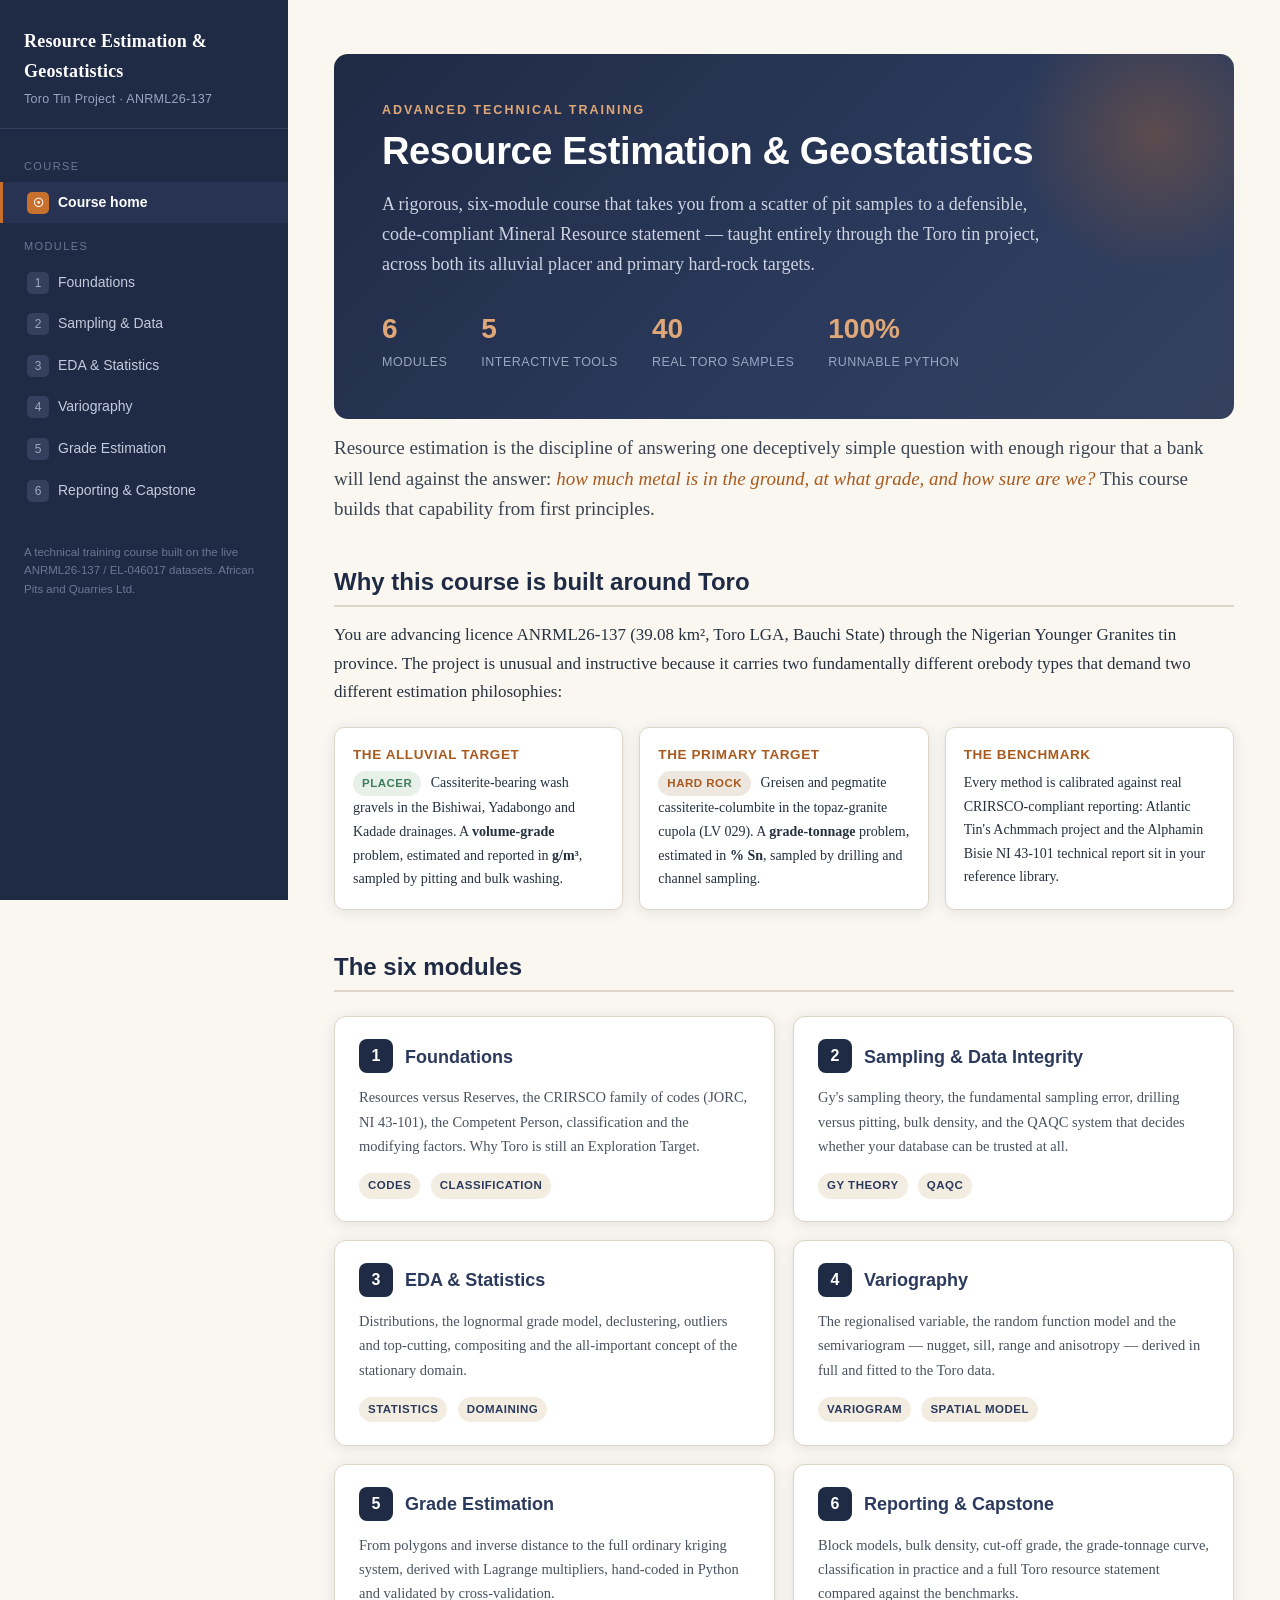
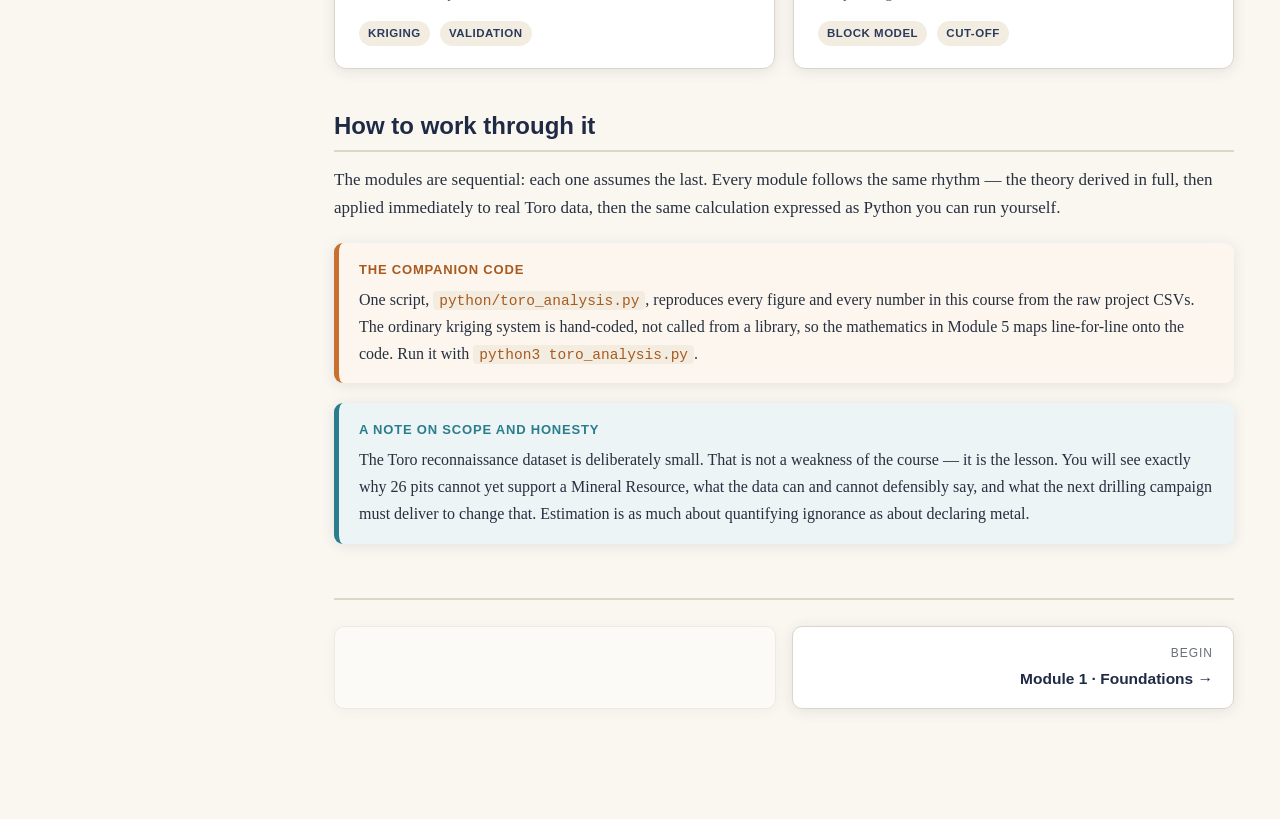
==== index.html @ e12d1a9b "Initial commit: Toro Resource Estimation course site" ====
<!DOCTYPE html>
<html lang="en">
<head>
<meta charset="UTF-8">
<meta name="viewport" content="width=device-width,initial-scale=1">
<title>Resource Estimation &amp; Geostatistics - Toro Tin Project</title>
<link rel="stylesheet" href="assets/style.css">
</head>
<body>
<div class="layout">
<aside class="sidebar">
  <div class="brand">
    <a href="index.html">
      <div class="ttl">Resource Estimation &amp; Geostatistics</div>
      <div class="sub">Toro Tin Project &middot; ANRML26-137</div>
    </a>
  </div>
  <nav>
    <div class="nav-label">Course</div>
    <a href="index.html" class="active"><span class="mnum">&#9737;</span>Course home</a>
    <div class="nav-label">Modules</div>
    <a href="module-1.html"><span class="mnum">1</span>Foundations</a>
    <a href="module-2.html"><span class="mnum">2</span>Sampling &amp; Data</a>
    <a href="module-3.html"><span class="mnum">3</span>EDA &amp; Statistics</a>
    <a href="module-4.html"><span class="mnum">4</span>Variography</a>
    <a href="module-5.html"><span class="mnum">5</span>Grade Estimation</a>
    <a href="module-6.html"><span class="mnum">6</span>Reporting &amp; Capstone</a>
  </nav>
  <div class="foot">
    A technical training course built on the live ANRML26-137 /
    EL-046017 datasets. African Pits and Quarries Ltd.
  </div>
</aside>
<main class="main">
<div class="content wide">

<div class="hero">
  <div class="eyebrow">Advanced Technical Training</div>
  <h1>Resource Estimation &amp; Geostatistics</h1>
  <p>A rigorous, six-module course that takes you from a scatter of pit
  samples to a defensible, code-compliant Mineral Resource statement &mdash;
  taught entirely through the Toro tin project, across both its alluvial
  placer and primary hard-rock targets.</p>
  <div class="stats">
    <div class="s"><div class="n">6</div><div class="l">MODULES</div></div>
    <div class="s"><div class="n">5</div><div class="l">INTERACTIVE TOOLS</div></div>
    <div class="s"><div class="n">40</div><div class="l">REAL TORO SAMPLES</div></div>
    <div class="s"><div class="n">100%</div><div class="l">RUNNABLE PYTHON</div></div>
  </div>
</div>

<p class="lead">Resource estimation is the discipline of answering one
deceptively simple question with enough rigour that a bank will lend
against the answer: <em>how much metal is in the ground, at what grade,
and how sure are we?</em> This course builds that capability from first
principles.</p>

<h2>Why this course is built around Toro</h2>
<p>You are advancing licence ANRML26-137 (39.08 km&sup2;, Toro LGA, Bauchi
State) through the Nigerian Younger Granites tin province. The project is
unusual and instructive because it carries two fundamentally different
orebody types that demand two different estimation philosophies:</p>

<div class="feat-grid">
  <div class="feat">
    <h4>The Alluvial Target</h4>
    <p><span class="tag alluvial">Placer</span> Cassiterite-bearing wash
    gravels in the Bishiwai, Yadabongo and Kadade drainages. A
    <b>volume-grade</b> problem, estimated and reported in <b>g/m&sup3;</b>,
    sampled by pitting and bulk washing.</p>
  </div>
  <div class="feat">
    <h4>The Primary Target</h4>
    <p><span class="tag primary">Hard rock</span> Greisen and pegmatite
    cassiterite-columbite in the topaz-granite cupola (LV&nbsp;029). A
    <b>grade-tonnage</b> problem, estimated in <b>% Sn</b>, sampled by
    drilling and channel sampling.</p>
  </div>
  <div class="feat">
    <h4>The Benchmark</h4>
    <p>Every method is calibrated against real CRIRSCO-compliant
    reporting: Atlantic Tin's Achmmach project and the Alphamin Bisie
    NI&nbsp;43-101 technical report sit in your reference library.</p>
  </div>
</div>

<h2>The six modules</h2>
<div class="mod-grid">
  <a class="mod-card" href="module-1.html">
    <span class="mc-num">1</span><h3>Foundations</h3>
    <p>Resources versus Reserves, the CRIRSCO family of codes (JORC,
    NI&nbsp;43-101), the Competent Person, classification and the
    modifying factors. Why Toro is still an Exploration Target.</p>
    <div class="mc-tags"><span class="tag">Codes</span>
      <span class="tag">Classification</span></div>
  </a>
  <a class="mod-card" href="module-2.html">
    <span class="mc-num">2</span><h3>Sampling &amp; Data Integrity</h3>
    <p>Gy's sampling theory, the fundamental sampling error, drilling
    versus pitting, bulk density, and the QAQC system that decides
    whether your database can be trusted at all.</p>
    <div class="mc-tags"><span class="tag">Gy theory</span>
      <span class="tag">QAQC</span></div>
  </a>
  <a class="mod-card" href="module-3.html">
    <span class="mc-num">3</span><h3>EDA &amp; Statistics</h3>
    <p>Distributions, the lognormal grade model, declustering, outliers
    and top-cutting, compositing and the all-important concept of the
    stationary domain.</p>
    <div class="mc-tags"><span class="tag">Statistics</span>
      <span class="tag">Domaining</span></div>
  </a>
  <a class="mod-card" href="module-4.html">
    <span class="mc-num">4</span><h3>Variography</h3>
    <p>The regionalised variable, the random function model and the
    semivariogram &mdash; nugget, sill, range and anisotropy &mdash;
    derived in full and fitted to the Toro data.</p>
    <div class="mc-tags"><span class="tag">Variogram</span>
      <span class="tag">Spatial model</span></div>
  </a>
  <a class="mod-card" href="module-5.html">
    <span class="mc-num">5</span><h3>Grade Estimation</h3>
    <p>From polygons and inverse distance to the full ordinary kriging
    system, derived with Lagrange multipliers, hand-coded in Python and
    validated by cross-validation.</p>
    <div class="mc-tags"><span class="tag">Kriging</span>
      <span class="tag">Validation</span></div>
  </a>
  <a class="mod-card" href="module-6.html">
    <span class="mc-num">6</span><h3>Reporting &amp; Capstone</h3>
    <p>Block models, bulk density, cut-off grade, the grade-tonnage
    curve, classification in practice and a full Toro resource
    statement compared against the benchmarks.</p>
    <div class="mc-tags"><span class="tag">Block model</span>
      <span class="tag">Cut-off</span></div>
  </a>
</div>

<h2>How to work through it</h2>
<p>The modules are sequential: each one assumes the last. Every module
follows the same rhythm &mdash; the theory derived in full, then applied
immediately to real Toro data, then the same calculation expressed as
Python you can run yourself.</p>

<div class="callout key">
  <div class="ttl">The companion code</div>
  <p>One script, <code>python/toro_analysis.py</code>, reproduces every
  figure and every number in this course from the raw project CSVs. The
  ordinary kriging system is hand-coded, not called from a library, so
  the mathematics in Module&nbsp;5 maps line-for-line onto the code.
  Run it with <code>python3 toro_analysis.py</code>.</p>
</div>

<div class="callout note">
  <div class="ttl">A note on scope and honesty</div>
  <p>The Toro reconnaissance dataset is deliberately small. That is not a
  weakness of the course &mdash; it is the lesson. You will see exactly
  why 26 pits cannot yet support a Mineral Resource, what the data can
  and cannot defensibly say, and what the next drilling campaign must
  deliver to change that. Estimation is as much about quantifying
  ignorance as about declaring metal.</p>
</div>

<div class="pagenav">
  <a class="disabled">&nbsp;</a>
  <a class="next" href="module-1.html">
    <div class="dir">Begin</div>
    <div class="ttl">Module 1 &middot; Foundations &rarr;</div>
  </a>
</div>

</div>
</main>
</div>
<script src="assets/course.js"></script>
</body>
</html>
---- assets/style.css ----
/* ============================================================
   Toro Tin Project - Resource Estimation & Geostatistics
   Course stylesheet
   ============================================================ */
:root{
  --navy:#1f2a44; --navy2:#2b3a5c; --bronze:#c8702d; --bronze-d:#a85a1f;
  --teal:#2a7d8c; --ink:#26303f; --paper:#faf7f1; --paper2:#f3ede1;
  --line:#ddd6c8; --muted:#6a6f78; --good:#3f7d5a; --warn:#b4451f;
  --code-bg:#1c2433; --shadow:0 2px 14px rgba(31,42,68,.10);
}
*{box-sizing:border-box;margin:0;padding:0}
html{scroll-behavior:smooth}
body{
  font-family:"Iowan Old Style","Palatino Linotype",Palatino,Georgia,serif;
  background:var(--paper); color:var(--ink); line-height:1.68;
  font-size:17px; -webkit-font-smoothing:antialiased;
}
.layout{display:flex; min-height:100vh}

/* ---------- sidebar ---------- */
.sidebar{
  width:288px; flex-shrink:0; background:var(--navy); color:#e9e6df;
  position:sticky; top:0; height:100vh; overflow-y:auto; padding:26px 0;
}
.sidebar .brand{padding:0 24px 18px; border-bottom:1px solid #34405e}
.sidebar .brand a{color:#fff; text-decoration:none}
.sidebar .brand .ttl{font-size:18px; font-weight:700; letter-spacing:.2px}
.sidebar .brand .sub{font-size:12.5px; color:#9aa6c2; margin-top:3px;
  font-family:-apple-system,Segoe UI,Roboto,sans-serif; letter-spacing:.3px}
.sidebar nav{padding:14px 0}
.sidebar nav a{
  display:block; padding:9px 24px; color:#c4cbdd; text-decoration:none;
  font-family:-apple-system,Segoe UI,Roboto,sans-serif; font-size:14px;
  border-left:3px solid transparent; transition:.15s;
}
.sidebar nav a:hover{background:#283353; color:#fff}
.sidebar nav a.active{
  background:#283353; color:#fff; border-left-color:var(--bronze); font-weight:600;
}
.sidebar nav a .mnum{
  display:inline-block; width:22px; height:22px; line-height:22px;
  text-align:center; background:#34405e; border-radius:5px; font-size:12px;
  margin-right:9px; color:#9aa6c2;
}
.sidebar nav a.active .mnum{background:var(--bronze); color:#fff}
.sidebar nav .nav-label{
  padding:14px 24px 6px; font-size:11px; letter-spacing:1.4px;
  text-transform:uppercase; color:#6b7796;
  font-family:-apple-system,Segoe UI,Roboto,sans-serif;
}
.sidebar .foot{
  padding:18px 24px 4px; font-size:11.5px; color:#6b7796;
  font-family:-apple-system,Segoe UI,Roboto,sans-serif; line-height:1.6;
}

/* ---------- main ---------- */
.main{flex:1; min-width:0}
.content{max-width:880px; margin:0 auto; padding:54px 46px 110px}
.content.wide{max-width:1120px}

/* ---------- typography ---------- */
h1,h2,h3,h4{font-family:-apple-system,Segoe UI,Roboto,sans-serif;
  color:var(--navy); line-height:1.28; font-weight:700}
h1{font-size:33px; margin-bottom:8px; letter-spacing:-.4px}
h2{font-size:24px; margin:42px 0 14px; padding-bottom:8px;
  border-bottom:2px solid var(--line)}
h3{font-size:19.5px; margin:30px 0 10px; color:var(--navy2)}
h4{font-size:16px; margin:22px 0 8px; color:var(--bronze-d);
  text-transform:uppercase; letter-spacing:.6px; font-size:13.5px}
p{margin:13px 0}
ul,ol{margin:13px 0 13px 26px}
li{margin:7px 0}
a{color:var(--teal)}
strong{color:var(--navy)}
em{color:var(--bronze-d)}
.lead{font-size:19px; color:#3a4453; line-height:1.6}
hr{border:none; border-top:1px solid var(--line); margin:34px 0}

/* ---------- eyebrow / module header ---------- */
.eyebrow{
  font-family:-apple-system,Segoe UI,Roboto,sans-serif; font-size:12.5px;
  letter-spacing:2px; text-transform:uppercase; color:var(--bronze);
  font-weight:700; margin-bottom:6px;
}
.mod-meta{
  font-family:-apple-system,Segoe UI,Roboto,sans-serif; font-size:13.5px;
  color:var(--muted); margin:14px 0 8px; display:flex; gap:18px; flex-wrap:wrap;
}
.mod-meta span{display:flex; align-items:center; gap:6px}

/* ---------- callouts ---------- */
.callout{
  border-radius:9px; padding:16px 20px 16px 20px; margin:20px 0;
  border-left:5px solid var(--teal); background:#fff; box-shadow:var(--shadow);
  font-size:16px;
}
.callout .ttl{
  font-family:-apple-system,Segoe UI,Roboto,sans-serif; font-weight:700;
  font-size:13px; letter-spacing:.8px; text-transform:uppercase;
  margin-bottom:6px; color:var(--teal);
}
.callout p:first-of-type{margin-top:0}
.callout p:last-child{margin-bottom:0}
.callout.key{border-left-color:var(--bronze); background:#fdf6ee}
.callout.key .ttl{color:var(--bronze-d)}
.callout.toro{border-left-color:var(--navy); background:#eef1f6}
.callout.toro .ttl{color:var(--navy)}
.callout.pitfall{border-left-color:var(--warn); background:#fbeee9}
.callout.pitfall .ttl{color:var(--warn)}
.callout.note{border-left-color:var(--teal); background:#ecf4f5}
.callout.def{border-left-color:var(--good); background:#eef4ef}
.callout.def .ttl{color:var(--good)}

/* ---------- objectives box ---------- */
.objectives{
  background:var(--navy); color:#e9e6df; border-radius:11px;
  padding:24px 28px; margin:26px 0;
}
.objectives h4{color:var(--bronze); margin-top:0}
.objectives ul{margin:10px 0 0 20px}
.objectives li{margin:8px 0; color:#d6d8de}
.objectives li::marker{color:var(--bronze)}

/* ---------- equations ---------- */
.eq{
  background:#fff; border:1px solid var(--line); border-radius:9px;
  padding:14px 20px; margin:20px 0; overflow-x:auto; box-shadow:var(--shadow);
}
.eq .eqnum{float:right; color:var(--muted); font-size:14px;
  font-family:-apple-system,Segoe UI,Roboto,sans-serif}
.eqlabel{font-family:-apple-system,Segoe UI,Roboto,sans-serif;
  font-size:12.5px; color:var(--muted); margin-top:4px}

/* ---------- code ---------- */
.codeblock{margin:20px 0; border-radius:9px; overflow:hidden;
  box-shadow:var(--shadow)}
.code-head{
  background:#141b28; color:#8b97ad; padding:8px 16px; font-size:12px;
  font-family:-apple-system,Segoe UI,Roboto,sans-serif; letter-spacing:.6px;
  display:flex; justify-content:space-between; align-items:center;
}
.code-head .lang{color:#c8702d; font-weight:700}
pre{background:var(--code-bg); margin:0; padding:16px 18px; overflow-x:auto}
pre code{
  font-family:"SF Mono",Menlo,Consolas,"Roboto Mono",monospace;
  font-size:13.5px; line-height:1.62; color:#dfe4ee;
}
code{font-family:"SF Mono",Menlo,Consolas,monospace; font-size:14.5px;
  background:var(--paper2); padding:1.5px 6px; border-radius:4px;
  color:var(--bronze-d)}
pre code{background:none; padding:0; color:#dfe4ee}

/* ---------- figures ---------- */
figure{margin:24px 0; text-align:center}
figure img{
  max-width:100%; border:1px solid var(--line); border-radius:8px;
  background:#fff; box-shadow:var(--shadow);
}
figcaption{
  font-family:-apple-system,Segoe UI,Roboto,sans-serif; font-size:13.5px;
  color:var(--muted); margin-top:9px; line-height:1.5;
}
figcaption b{color:var(--navy)}

/* ---------- tables ---------- */
.tablewrap{overflow-x:auto; margin:20px 0}
table.data{
  border-collapse:collapse; width:100%; font-size:14.5px;
  font-family:-apple-system,Segoe UI,Roboto,sans-serif; background:#fff;
  box-shadow:var(--shadow); border-radius:8px; overflow:hidden;
}
table.data th{
  background:var(--navy); color:#fff; padding:10px 13px; text-align:left;
  font-weight:600; font-size:13px; letter-spacing:.3px;
}
table.data td{padding:9px 13px; border-bottom:1px solid var(--line)}
table.data tr:nth-child(even) td{background:var(--paper2)}
table.data tr:last-child td{border-bottom:none}
table.data .num{text-align:right; font-variant-numeric:tabular-nums}
table.data caption{
  caption-side:bottom; font-size:13px; color:var(--muted); padding-top:8px;
  text-align:left;
}

/* ---------- interactive widget ---------- */
.widget{
  background:#fff; border:1px solid var(--line); border-radius:11px;
  padding:22px 24px; margin:24px 0; box-shadow:var(--shadow);
}
.widget .wtitle{
  font-family:-apple-system,Segoe UI,Roboto,sans-serif; font-weight:700;
  color:var(--navy); font-size:15px; margin-bottom:4px;
}
.widget .wsub{font-family:-apple-system,Segoe UI,Roboto,sans-serif;
  font-size:13px; color:var(--muted); margin-bottom:14px}
.controls{display:flex; flex-wrap:wrap; gap:18px 26px; margin:14px 0}
.ctrl{font-family:-apple-system,Segoe UI,Roboto,sans-serif; font-size:13px;
  min-width:190px; flex:1}
.ctrl label{display:flex; justify-content:space-between; color:var(--navy);
  font-weight:600; margin-bottom:5px}
.ctrl label .val{color:var(--bronze-d); font-variant-numeric:tabular-nums}
.ctrl input[type=range]{width:100%; accent-color:var(--bronze)}
.readout{
  font-family:-apple-system,Segoe UI,Roboto,sans-serif; font-size:13.5px;
  background:var(--paper2); border-radius:7px; padding:10px 14px; margin-top:8px;
  color:var(--navy);
}
.readout b{color:var(--bronze-d); font-variant-numeric:tabular-nums}
.btn-row{display:flex; gap:10px; flex-wrap:wrap; margin-top:12px}
button.wbtn{
  font-family:-apple-system,Segoe UI,Roboto,sans-serif; font-size:13px;
  background:var(--navy); color:#fff; border:none; border-radius:7px;
  padding:8px 16px; cursor:pointer; transition:.15s; font-weight:600;
}
button.wbtn:hover{background:var(--bronze)}
button.wbtn.alt{background:var(--paper2); color:var(--navy)}
button.wbtn.alt:hover{background:var(--bronze); color:#fff}

/* ---------- page nav ---------- */
.pagenav{
  display:flex; justify-content:space-between; gap:16px; margin-top:54px;
  padding-top:26px; border-top:2px solid var(--line);
}
.pagenav a{
  flex:1; text-decoration:none; padding:16px 20px; border-radius:10px;
  background:#fff; border:1px solid var(--line); box-shadow:var(--shadow);
  font-family:-apple-system,Segoe UI,Roboto,sans-serif; transition:.15s;
}
.pagenav a:hover{border-color:var(--bronze); transform:translateY(-2px)}
.pagenav a.next{text-align:right}
.pagenav .dir{font-size:12px; color:var(--muted); letter-spacing:1px;
  text-transform:uppercase}
.pagenav .ttl{font-size:15.5px; color:var(--navy); font-weight:700; margin-top:3px}
.pagenav a.disabled{opacity:.4; pointer-events:none}

/* ---------- quiz ---------- */
.quiz{background:#fff; border:1px solid var(--line); border-radius:11px;
  padding:22px 24px; margin:22px 0; box-shadow:var(--shadow)}
.quiz .q{font-weight:700; color:var(--navy);
  font-family:-apple-system,Segoe UI,Roboto,sans-serif; margin-bottom:10px}
.quiz .opt{
  font-family:-apple-system,Segoe UI,Roboto,sans-serif; font-size:14.5px;
  display:block; padding:10px 14px; margin:7px 0; border:1px solid var(--line);
  border-radius:8px; cursor:pointer; transition:.12s; background:var(--paper);
}
.quiz .opt:hover{border-color:var(--teal)}
.quiz .opt.correct{background:#eef4ef; border-color:var(--good); color:var(--good)}
.quiz .opt.wrong{background:#fbeee9; border-color:var(--warn); color:var(--warn)}
.quiz .explain{
  font-family:-apple-system,Segoe UI,Roboto,sans-serif; font-size:13.5px;
  margin-top:12px; padding:12px 14px; background:var(--paper2);
  border-radius:8px; display:none; color:var(--ink);
}
.quiz .explain.show{display:block}

/* ---------- misc ---------- */
.tag{display:inline-block; font-family:-apple-system,Segoe UI,Roboto,sans-serif;
  font-size:11.5px; font-weight:700; letter-spacing:.5px; padding:3px 9px;
  border-radius:20px; background:var(--paper2); color:var(--navy2);
  text-transform:uppercase; margin-right:6px}
.tag.alluvial{background:#e7f0e9; color:var(--good)}
.tag.primary{background:#eee7df; color:var(--bronze-d)}
.symkey{font-family:-apple-system,Segoe UI,Roboto,sans-serif; font-size:14px;
  background:#fff; border:1px solid var(--line); border-radius:9px;
  padding:8px 16px; margin:16px 0; box-shadow:var(--shadow)}
.symkey dt{float:left; clear:left; font-weight:700; color:var(--bronze-d);
  width:74px; padding:5px 0}
.symkey dd{margin-left:84px; padding:5px 0; border-bottom:1px solid var(--paper2)}
.symkey dd:last-child{border-bottom:none}

/* ---------- responsive ---------- */
@media(max-width:1080px){
  .layout{flex-direction:column}
  .sidebar{width:100%; height:auto; position:static}
  .sidebar nav{display:flex; flex-wrap:wrap; padding:8px}
  .sidebar nav a{border-left:none; border-bottom:3px solid transparent}
  .sidebar nav .nav-label,.sidebar .foot{display:none}
  .content{padding:34px 22px 80px}
  .pagenav{flex-direction:column}
}

/* ---------- landing page ---------- */
.hero{
  background:linear-gradient(135deg,#1f2a44 0%,#2b3a5c 60%,#34405e 100%);
  color:#fff; border-radius:14px; padding:46px 48px; margin-bottom:14px;
  position:relative; overflow:hidden;
}
.hero::after{
  content:""; position:absolute; right:-60px; top:-60px; width:280px;
  height:280px; border-radius:50%;
  background:radial-gradient(circle,rgba(200,112,45,.30),transparent 70%);
}
.hero .eyebrow{color:#e0a878}
.hero h1{color:#fff; font-size:38px; max-width:680px; margin-bottom:12px}
.hero p{font-size:18px; color:#cdd3e2; max-width:660px}
.hero .stats{display:flex; gap:34px; margin-top:26px; flex-wrap:wrap}
.hero .stats .s .n{font-size:28px; font-weight:800; color:#e0a878;
  font-family:-apple-system,Segoe UI,sans-serif}
.hero .stats .s .l{font-size:12.5px; color:#9aa6c2; letter-spacing:.5px;
  font-family:-apple-system,Segoe UI,sans-serif}
.mod-grid{display:grid; grid-template-columns:repeat(2,1fr); gap:18px;
  margin:24px 0}
.mod-card{
  background:#fff; border:1px solid var(--line); border-radius:12px;
  padding:22px 24px; text-decoration:none; color:var(--ink);
  box-shadow:var(--shadow); transition:.16s; display:block;
}
.mod-card:hover{transform:translateY(-3px); border-color:var(--bronze)}
.mod-card .mc-num{
  display:inline-block; width:34px; height:34px; line-height:34px;
  text-align:center; background:var(--navy); color:#fff; border-radius:8px;
  font-weight:800; font-family:-apple-system,Segoe UI,sans-serif; font-size:16px;
}
.mod-card h3{display:inline-block; margin:0 0 0 12px; vertical-align:middle;
  font-size:18px}
.mod-card p{font-size:14.5px; color:#4a5260; margin:12px 0 0}
.mod-card .mc-tags{margin-top:12px}
.feat-grid{display:grid; grid-template-columns:repeat(3,1fr); gap:16px;
  margin:20px 0}
.feat{background:#fff; border:1px solid var(--line); border-radius:10px;
  padding:18px; box-shadow:var(--shadow)}
.feat h4{margin-top:0}
.feat p{font-size:14px; margin:6px 0 0}
@media(max-width:860px){
  .mod-grid,.feat-grid{grid-template-columns:1fr}
  .hero{padding:32px 26px}
  .hero h1{font-size:28px}
}
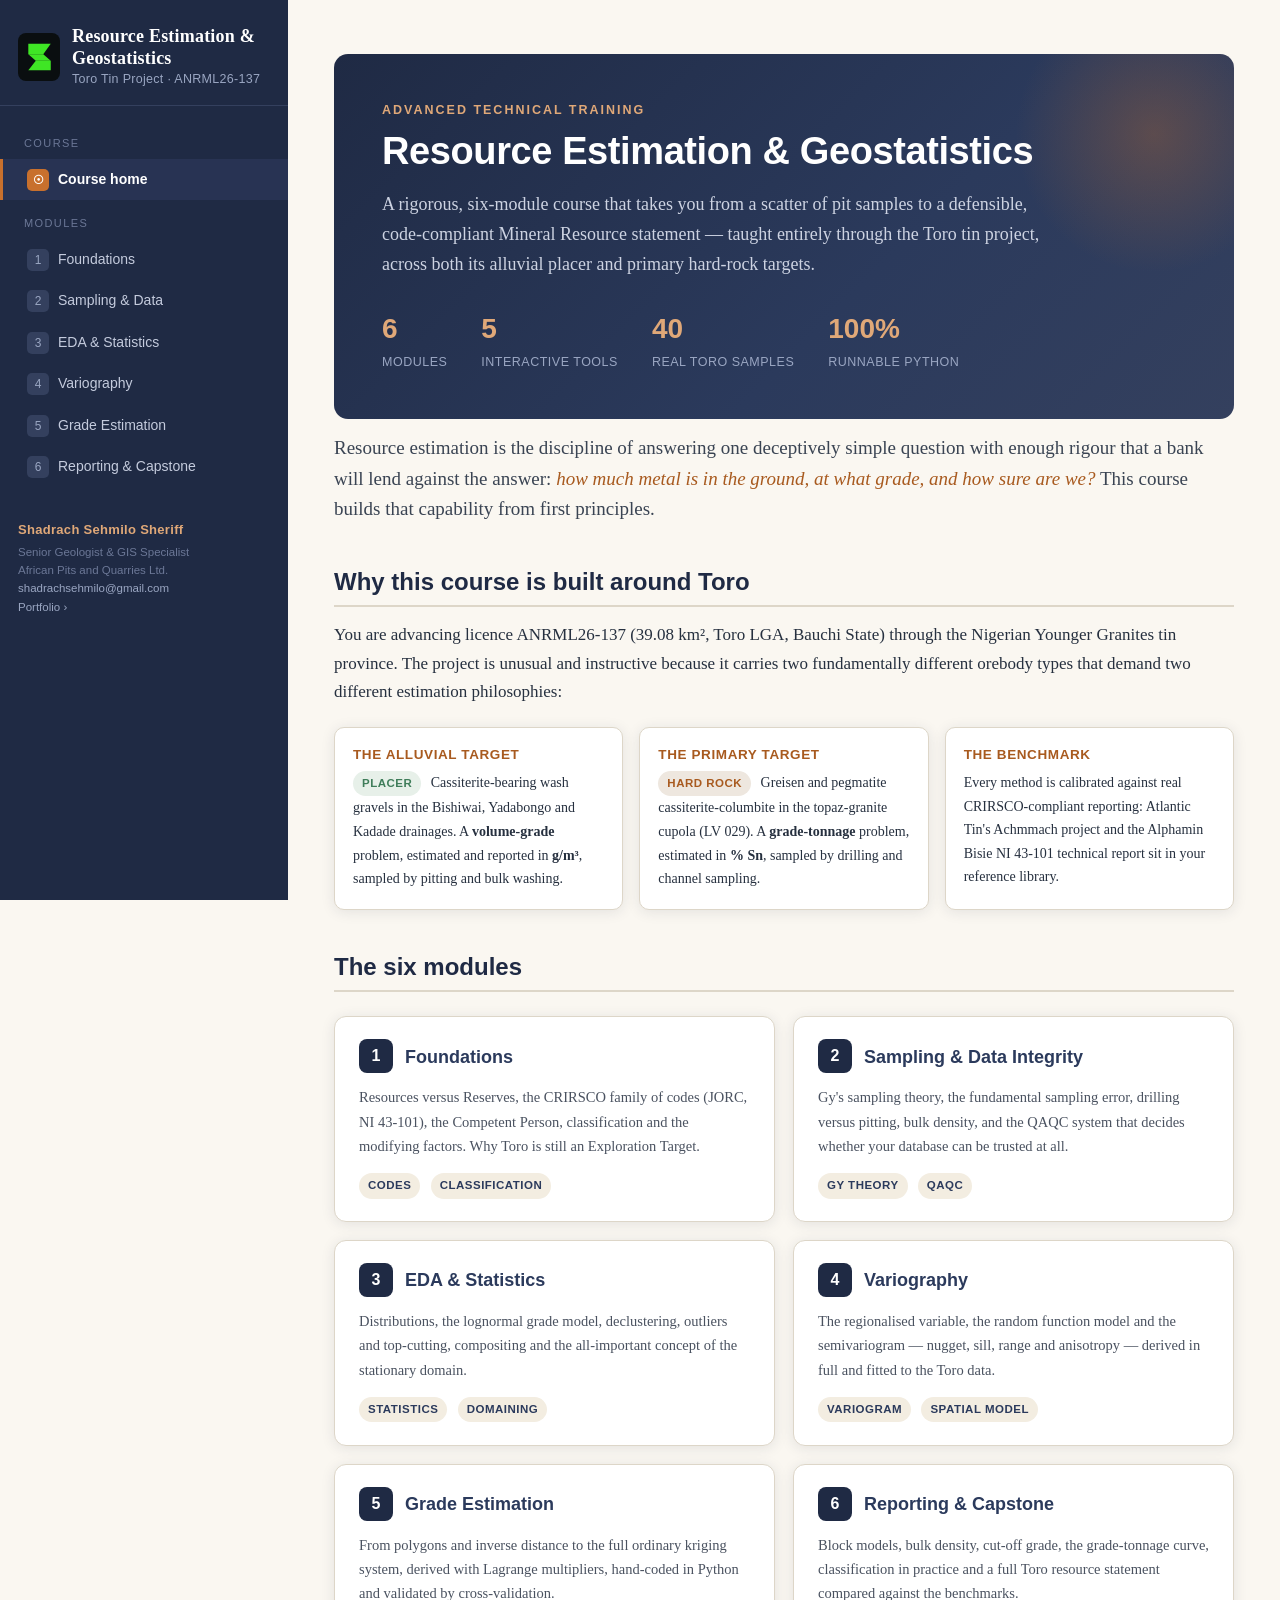
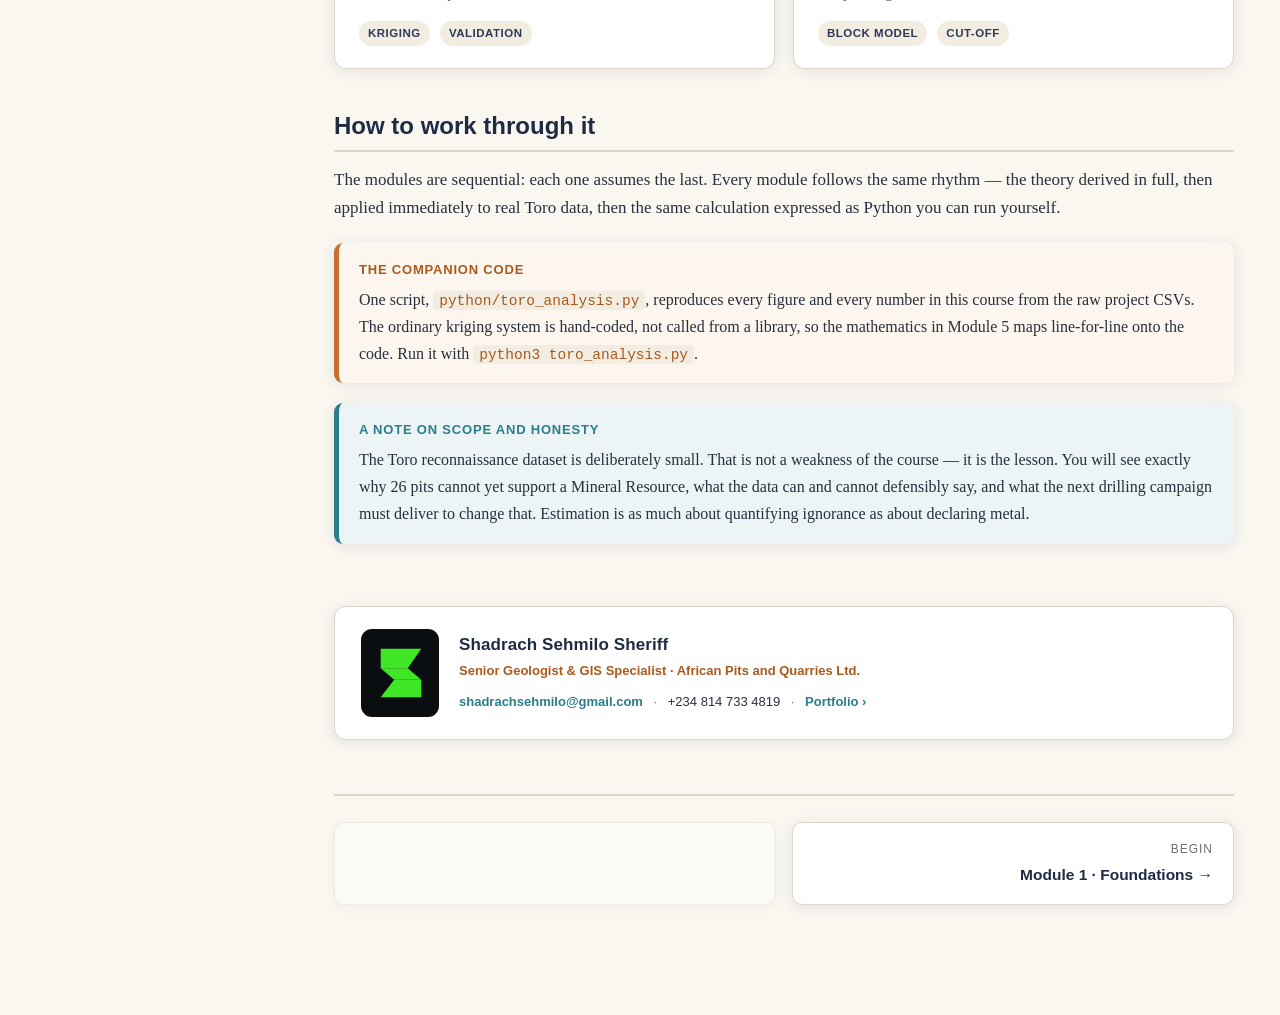
==== commit 48a35bc9: "Add author branding: SSS logo and Shadrach contact footer on every page" ====
--- a/index.html
+++ b/index.html
@@ -11,8 +11,11 @@
 <aside class="sidebar">
   <div class="brand">
     <a href="index.html">
-      <div class="ttl">Resource Estimation &amp; Geostatistics</div>
-      <div class="sub">Toro Tin Project &middot; ANRML26-137</div>
+      <svg class="logo" viewBox="0 0 60 70" xmlns="http://www.w3.org/2000/svg" role="img" aria-label="Shadrach Sehmilo Sheriff"><g fill="#3FE625"><polygon points="10,10 52,10 38,30 10,30"/><polygon points="10,30 38,30 52,42 24,42"/><polygon points="24,42 52,42 52,60 10,60"/></g></svg>
+      <div class="bt">
+        <div class="ttl">Resource Estimation &amp; Geostatistics</div>
+        <div class="sub">Toro Tin Project &middot; ANRML26-137</div>
+      </div>
     </a>
   </div>
   <nav>
@@ -27,8 +30,11 @@
     <a href="module-6.html"><span class="mnum">6</span>Reporting &amp; Capstone</a>
   </nav>
   <div class="foot">
-    A technical training course built on the live ANRML26-137 /
-    EL-046017 datasets. African Pits and Quarries Ltd.
+    <div class="auth-name">Shadrach Sehmilo Sheriff</div>
+    Senior Geologist &amp; GIS Specialist<br>
+    African Pits and Quarries Ltd.<br>
+    <a href="mailto:shadrachsehmilo@gmail.com">shadrachsehmilo@gmail.com</a><br>
+    <a href="https://shadrach-sheriff-portfolio.netlify.app/" target="_blank" rel="noopener">Portfolio &rsaquo;</a>
   </div>
 </aside>
 <main class="main">
@@ -161,6 +167,22 @@
   ignorance as about declaring metal.</p>
 </div>
 
+<div class="author-footer">
+  <div class="af-logo">
+    <svg viewBox="0 0 60 70" xmlns="http://www.w3.org/2000/svg" role="img" aria-label="Shadrach Sehmilo Sheriff"><g fill="#3FE625"><polygon points="10,10 52,10 38,30 10,30"/><polygon points="10,30 38,30 52,42 24,42"/><polygon points="24,42 52,42 52,60 10,60"/></g></svg>
+  </div>
+  <div class="af-text">
+    <div class="af-name">Shadrach Sehmilo Sheriff</div>
+    <div class="af-role">Senior Geologist &amp; GIS Specialist &middot; African Pits and Quarries Ltd.</div>
+    <div class="af-contact">
+      <a href="mailto:shadrachsehmilo@gmail.com">shadrachsehmilo@gmail.com</a>
+      <span class="sep">&middot;</span> +234 814 733 4819
+      <span class="sep">&middot;</span>
+      <a href="https://shadrach-sheriff-portfolio.netlify.app/" target="_blank" rel="noopener">Portfolio &rsaquo;</a>
+    </div>
+  </div>
+</div>
+
 <div class="pagenav">
   <a class="disabled">&nbsp;</a>
   <a class="next" href="module-1.html">
--- a/assets/style.css
+++ b/assets/style.css
@@ -326,3 +326,40 @@
   .hero{padding:32px 26px}
   .hero h1{font-size:28px}
 }
+
+/* ---------- author branding ---------- */
+.sidebar .brand{display:flex;align-items:center;gap:12px;padding:0 18px 18px 18px;
+  border-bottom:1px solid #34405e}
+.sidebar .brand a{display:flex;align-items:center;gap:12px;color:#fff;
+  text-decoration:none;width:100%}
+.sidebar .brand svg.logo{flex-shrink:0;width:42px;height:48px;
+  background:#0a0e10;border-radius:8px;padding:5px}
+.sidebar .brand .bt{display:flex;flex-direction:column;line-height:1.2}
+.sidebar .foot{font-size:11.5px;color:#6b7796;padding:18px 18px 4px;line-height:1.6;
+  font-family:-apple-system,Segoe UI,Roboto,sans-serif}
+.sidebar .foot .auth-name{color:#e0a878;font-weight:700;font-size:13px;
+  margin-bottom:2px;letter-spacing:.3px}
+.sidebar .foot a{color:#9aa6c2;text-decoration:none}
+.sidebar .foot a:hover{color:#fff}
+
+.author-footer{
+  margin-top:62px;background:#fff;border:1px solid var(--line);border-radius:12px;
+  padding:22px 26px;display:flex;gap:20px;align-items:center;box-shadow:var(--shadow);
+}
+.author-footer .af-logo{flex-shrink:0;width:78px;height:88px;background:#0a0e10;
+  border-radius:11px;padding:10px;display:flex;align-items:center;justify-content:center}
+.author-footer .af-logo svg{width:100%;height:100%}
+.author-footer .af-text{font-family:-apple-system,Segoe UI,Roboto,sans-serif;
+  font-size:14px;line-height:1.55;flex:1;min-width:0}
+.author-footer .af-name{font-size:17px;font-weight:800;color:var(--navy);
+  margin-bottom:2px;letter-spacing:.1px}
+.author-footer .af-role{font-size:13px;color:var(--bronze-d);margin-bottom:9px;
+  font-weight:600}
+.author-footer .af-contact{font-size:13px;color:var(--ink);line-height:1.8}
+.author-footer .af-contact a{color:var(--teal);text-decoration:none;font-weight:600}
+.author-footer .af-contact a:hover{text-decoration:underline}
+.author-footer .af-contact .sep{color:var(--muted);margin:0 7px}
+@media(max-width:680px){
+  .author-footer{flex-direction:column;text-align:center}
+  .author-footer .af-contact .sep{display:block;text-indent:-9999px;line-height:0;height:4px}
+}
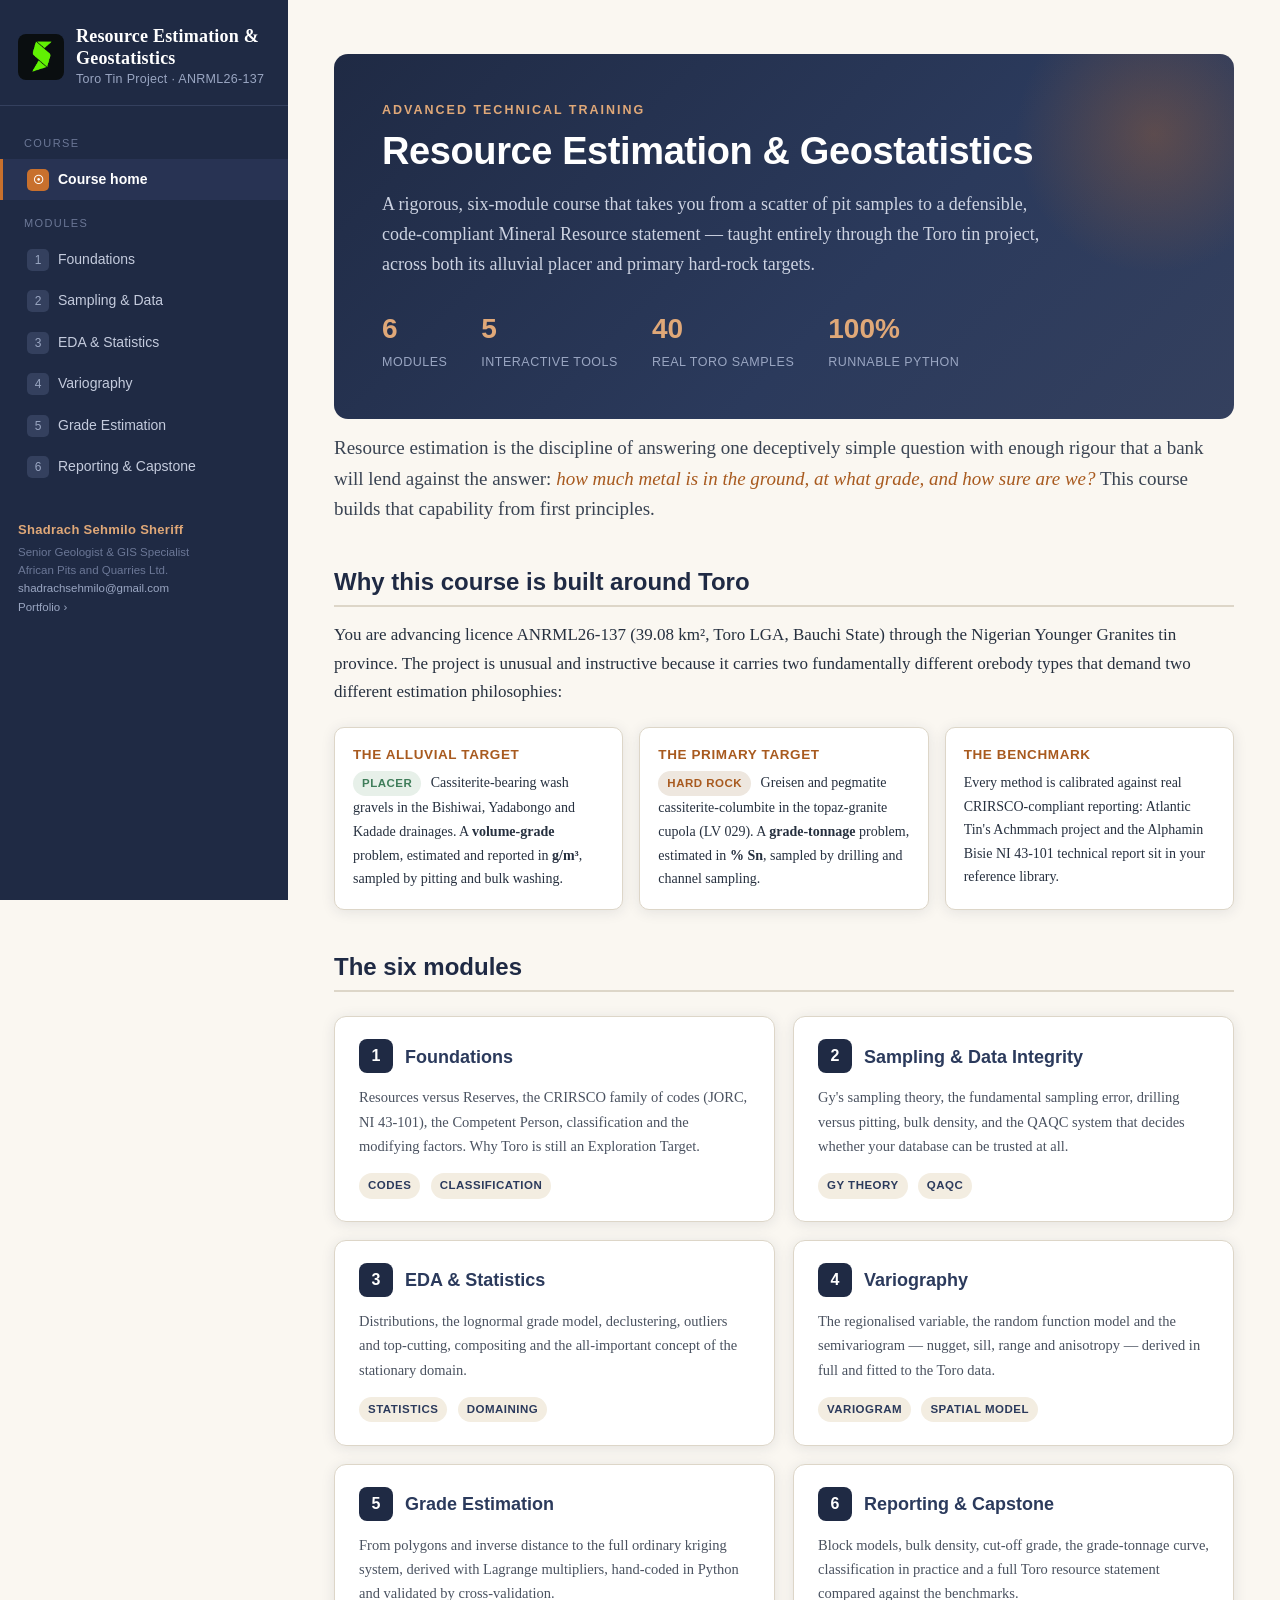
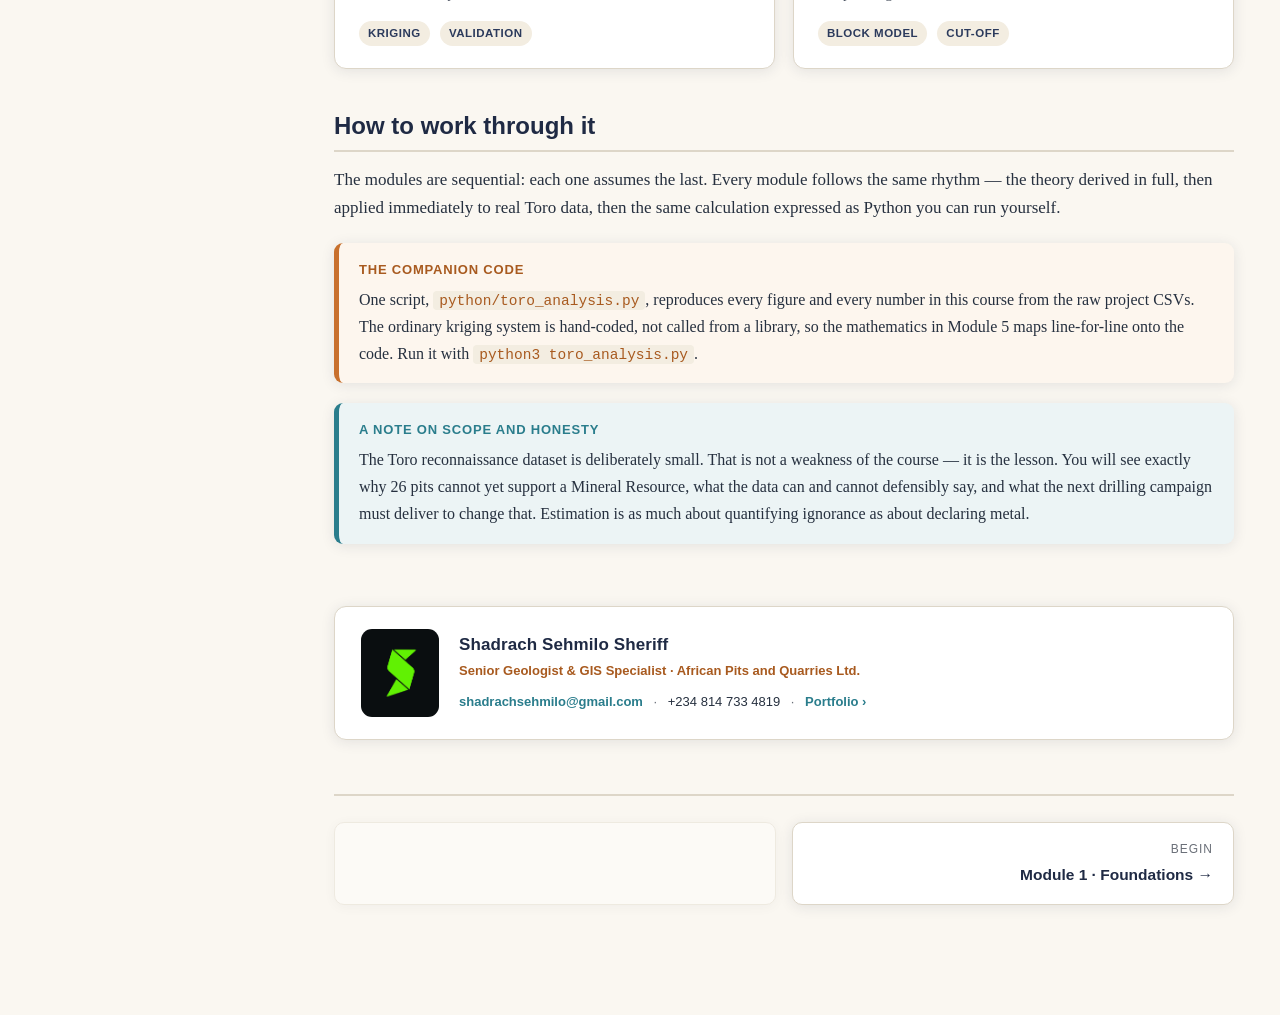
==== commit 741b9b58: "Use real SSS logo PNG in sidebar and author footer" ====
--- a/index.html
+++ b/index.html
@@ -11,7 +11,7 @@
 <aside class="sidebar">
   <div class="brand">
     <a href="index.html">
-      <svg class="logo" viewBox="0 0 60 70" xmlns="http://www.w3.org/2000/svg" role="img" aria-label="Shadrach Sehmilo Sheriff"><g fill="#3FE625"><polygon points="10,10 52,10 38,30 10,30"/><polygon points="10,30 38,30 52,42 24,42"/><polygon points="24,42 52,42 52,60 10,60"/></g></svg>
+      <img class="logo" src="assets/img/sss-logo.png" alt="Shadrach Sehmilo Sheriff">
       <div class="bt">
         <div class="ttl">Resource Estimation &amp; Geostatistics</div>
         <div class="sub">Toro Tin Project &middot; ANRML26-137</div>
@@ -169,7 +169,7 @@
 
 <div class="author-footer">
   <div class="af-logo">
-    <svg viewBox="0 0 60 70" xmlns="http://www.w3.org/2000/svg" role="img" aria-label="Shadrach Sehmilo Sheriff"><g fill="#3FE625"><polygon points="10,10 52,10 38,30 10,30"/><polygon points="10,30 38,30 52,42 24,42"/><polygon points="24,42 52,42 52,60 10,60"/></g></svg>
+    <img src="assets/img/sss-logo.png" alt="" loading="lazy">
   </div>
   <div class="af-text">
     <div class="af-name">Shadrach Sehmilo Sheriff</div>
--- a/assets/style.css
+++ b/assets/style.css
@@ -363,3 +363,12 @@
   .author-footer{flex-direction:column;text-align:center}
   .author-footer .af-contact .sep{display:block;text-indent:-9999px;line-height:0;height:4px}
 }
+
+/* author logo - swapped from inline SVG to PNG file */
+.sidebar .brand img.logo{width:46px;height:46px;flex-shrink:0;
+  background:#0a0e10;border-radius:8px;padding:4px;object-fit:contain;
+  display:block}
+.author-footer .af-logo{background:#0a0e10;display:flex;
+  align-items:center;justify-content:center}
+.author-footer .af-logo img{width:100%;height:100%;object-fit:contain;
+  display:block}
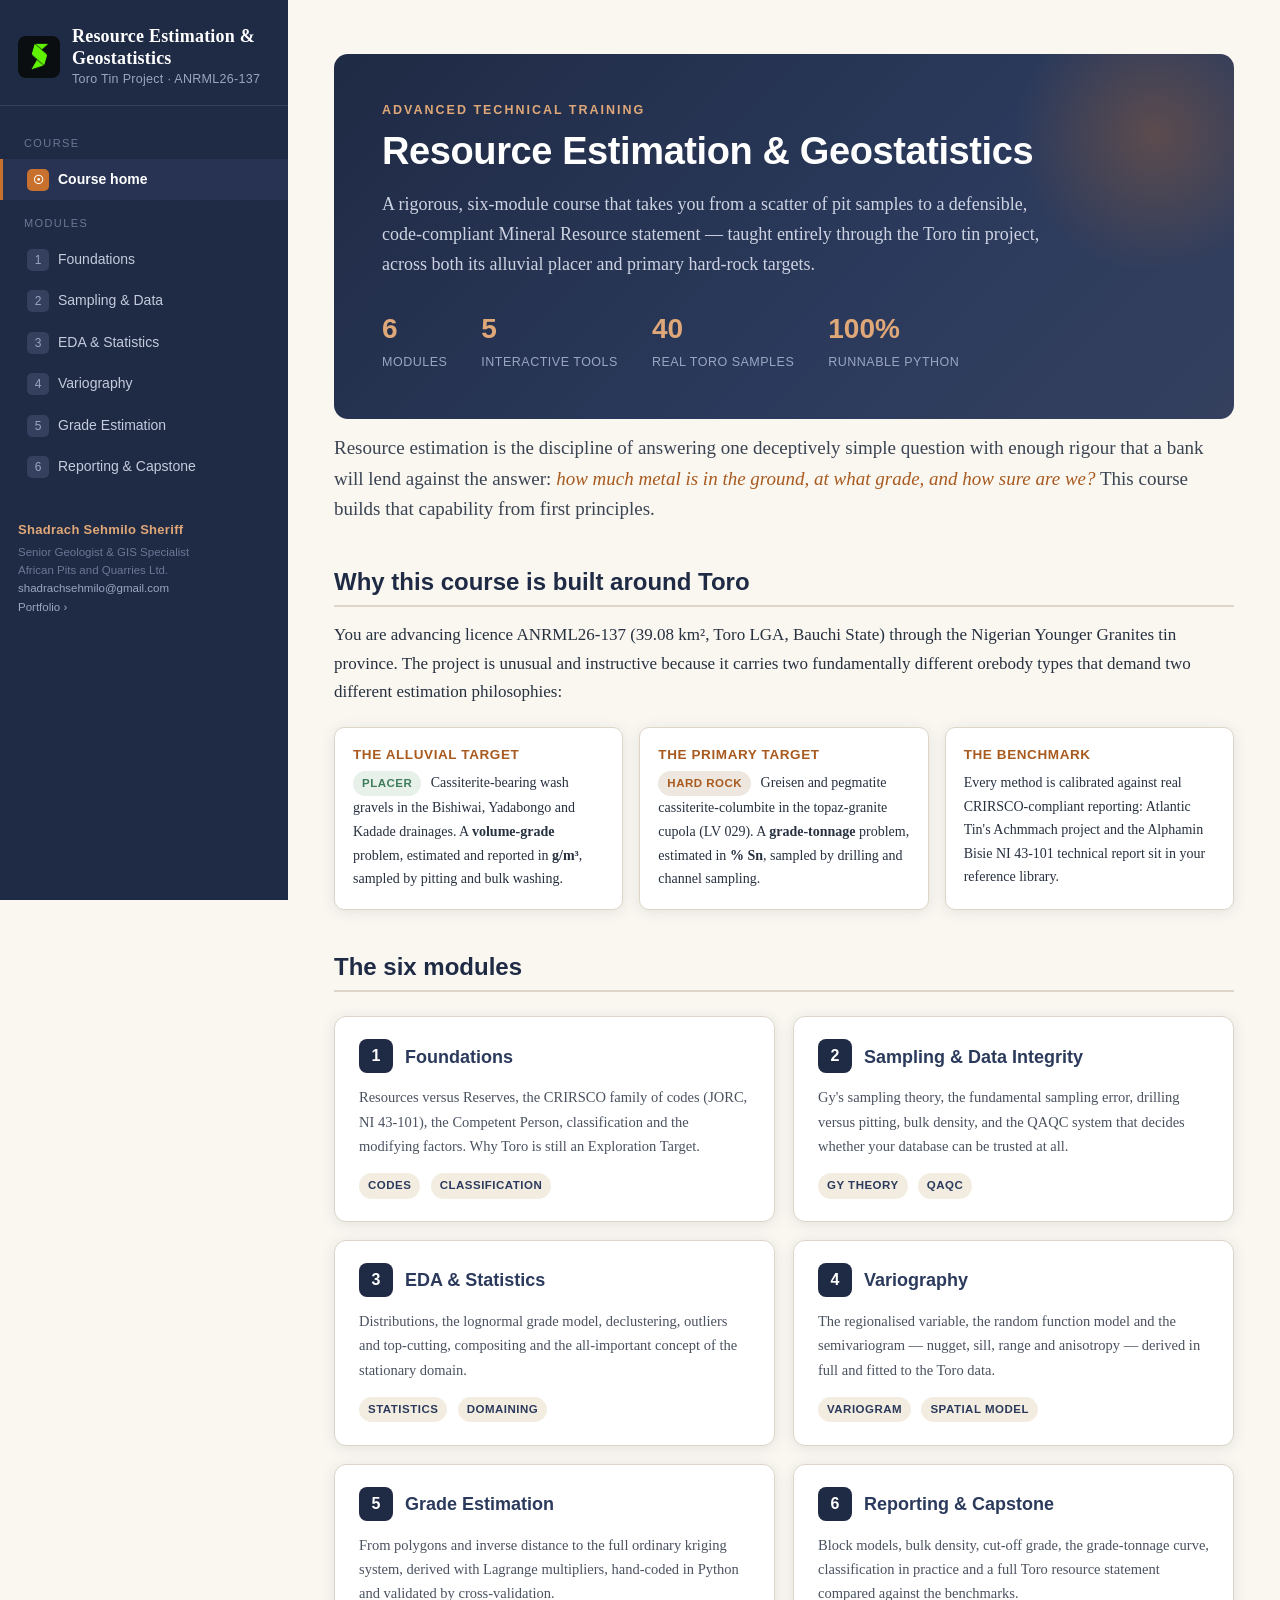
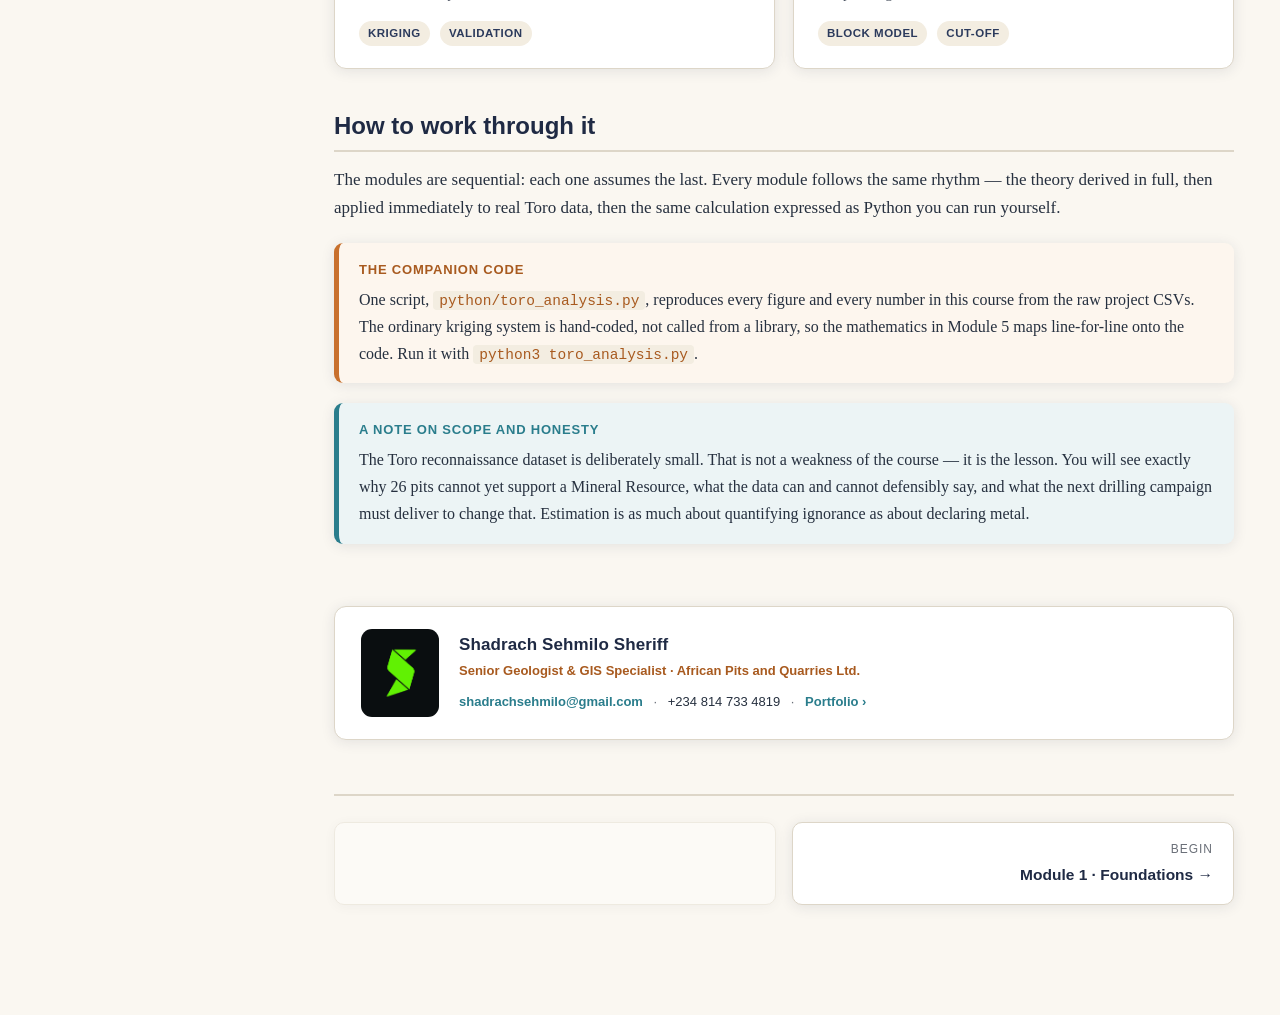
==== commit 6783717b: "Force logo size via inline attributes and bust CSS cache" ====
--- a/index.html
+++ b/index.html
@@ -4,14 +4,14 @@
 <meta charset="UTF-8">
 <meta name="viewport" content="width=device-width,initial-scale=1">
 <title>Resource Estimation &amp; Geostatistics - Toro Tin Project</title>
-<link rel="stylesheet" href="assets/style.css">
+<link rel="stylesheet" href="assets/style.css?v=3">
 </head>
 <body>
 <div class="layout">
 <aside class="sidebar">
   <div class="brand">
     <a href="index.html">
-      <img class="logo" src="assets/img/sss-logo.png" alt="Shadrach Sehmilo Sheriff">
+      <img class="logo" src="assets/img/sss-logo.png" alt="Shadrach Sehmilo Sheriff" width="42" height="42" style="width:42px;height:42px;flex-shrink:0;background:#0a0e10;border-radius:8px;padding:5px;object-fit:contain;display:block;box-sizing:border-box">
       <div class="bt">
         <div class="ttl">Resource Estimation &amp; Geostatistics</div>
         <div class="sub">Toro Tin Project &middot; ANRML26-137</div>
@@ -169,7 +169,7 @@
 
 <div class="author-footer">
   <div class="af-logo">
-    <img src="assets/img/sss-logo.png" alt="" loading="lazy">
+    <img src="assets/img/sss-logo.png" alt="" loading="lazy" style="width:100%;height:100%;object-fit:contain;display:block">
   </div>
   <div class="af-text">
     <div class="af-name">Shadrach Sehmilo Sheriff</div>
